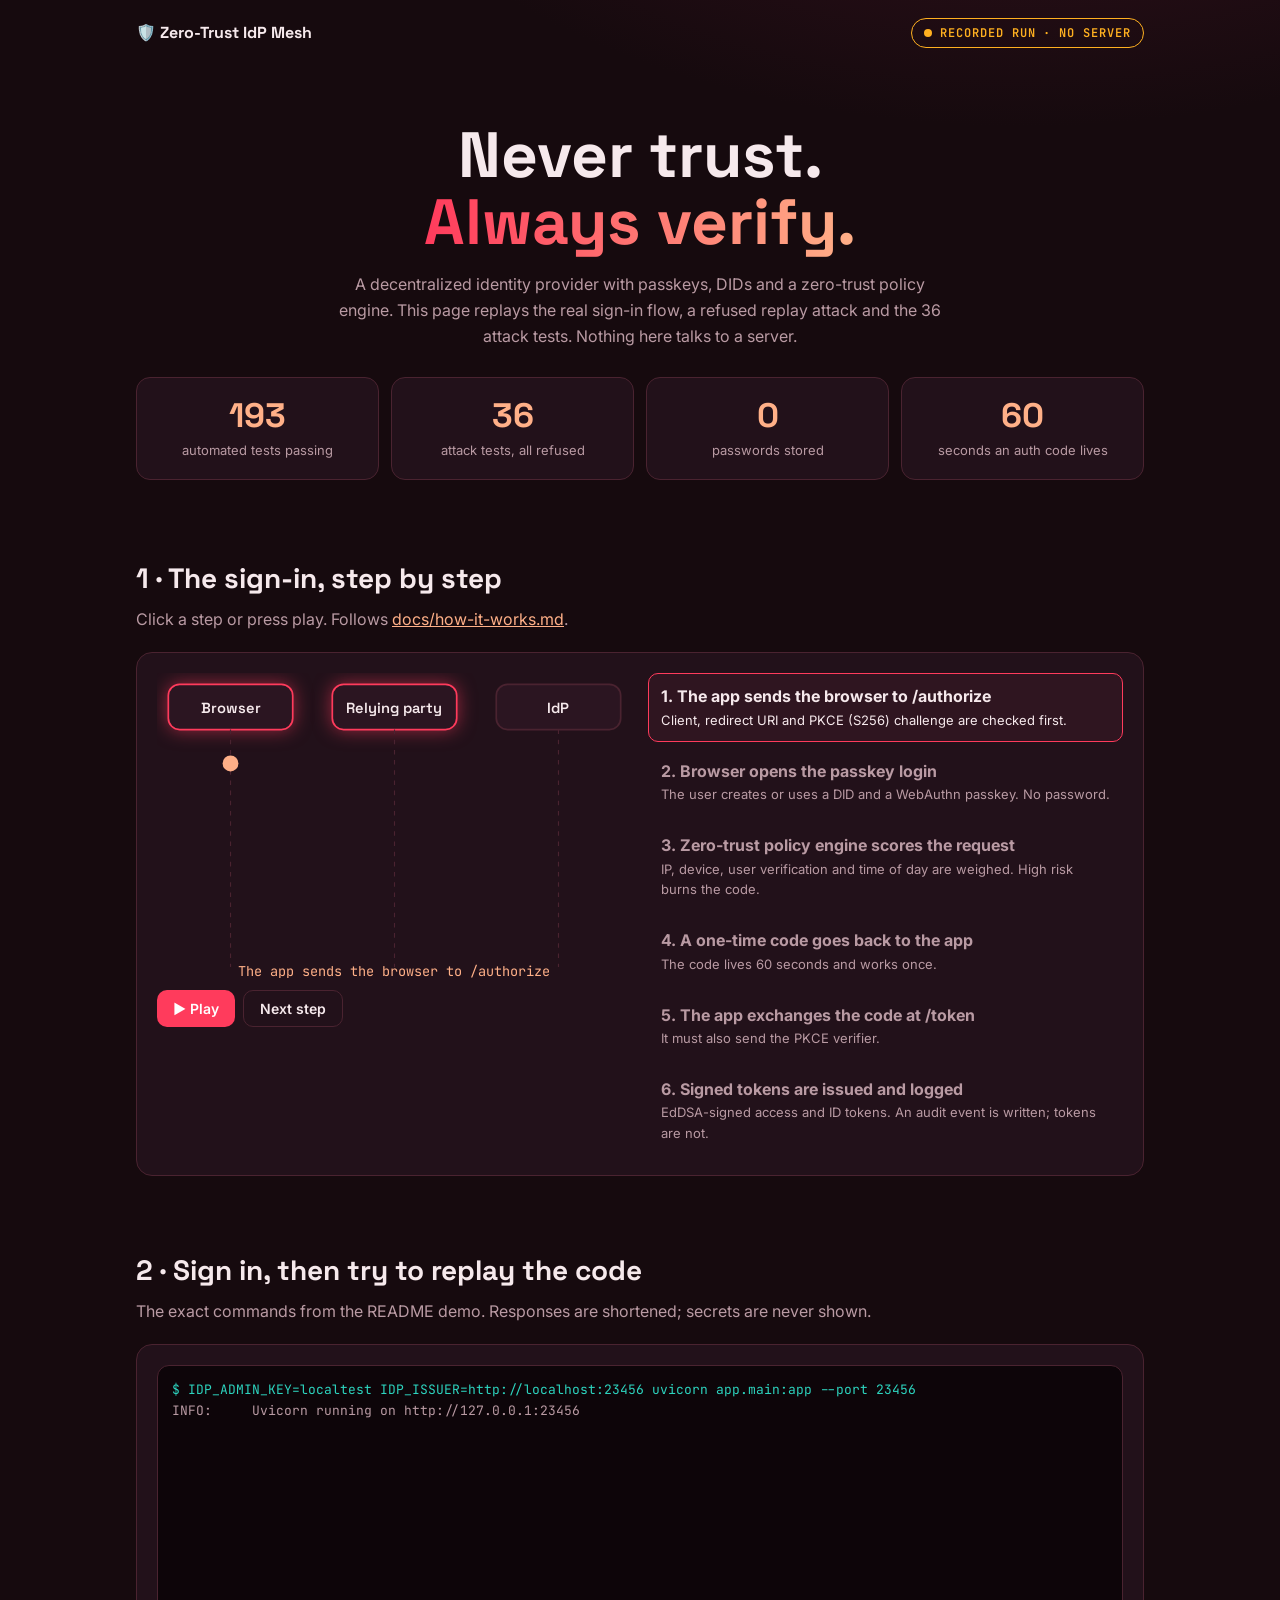
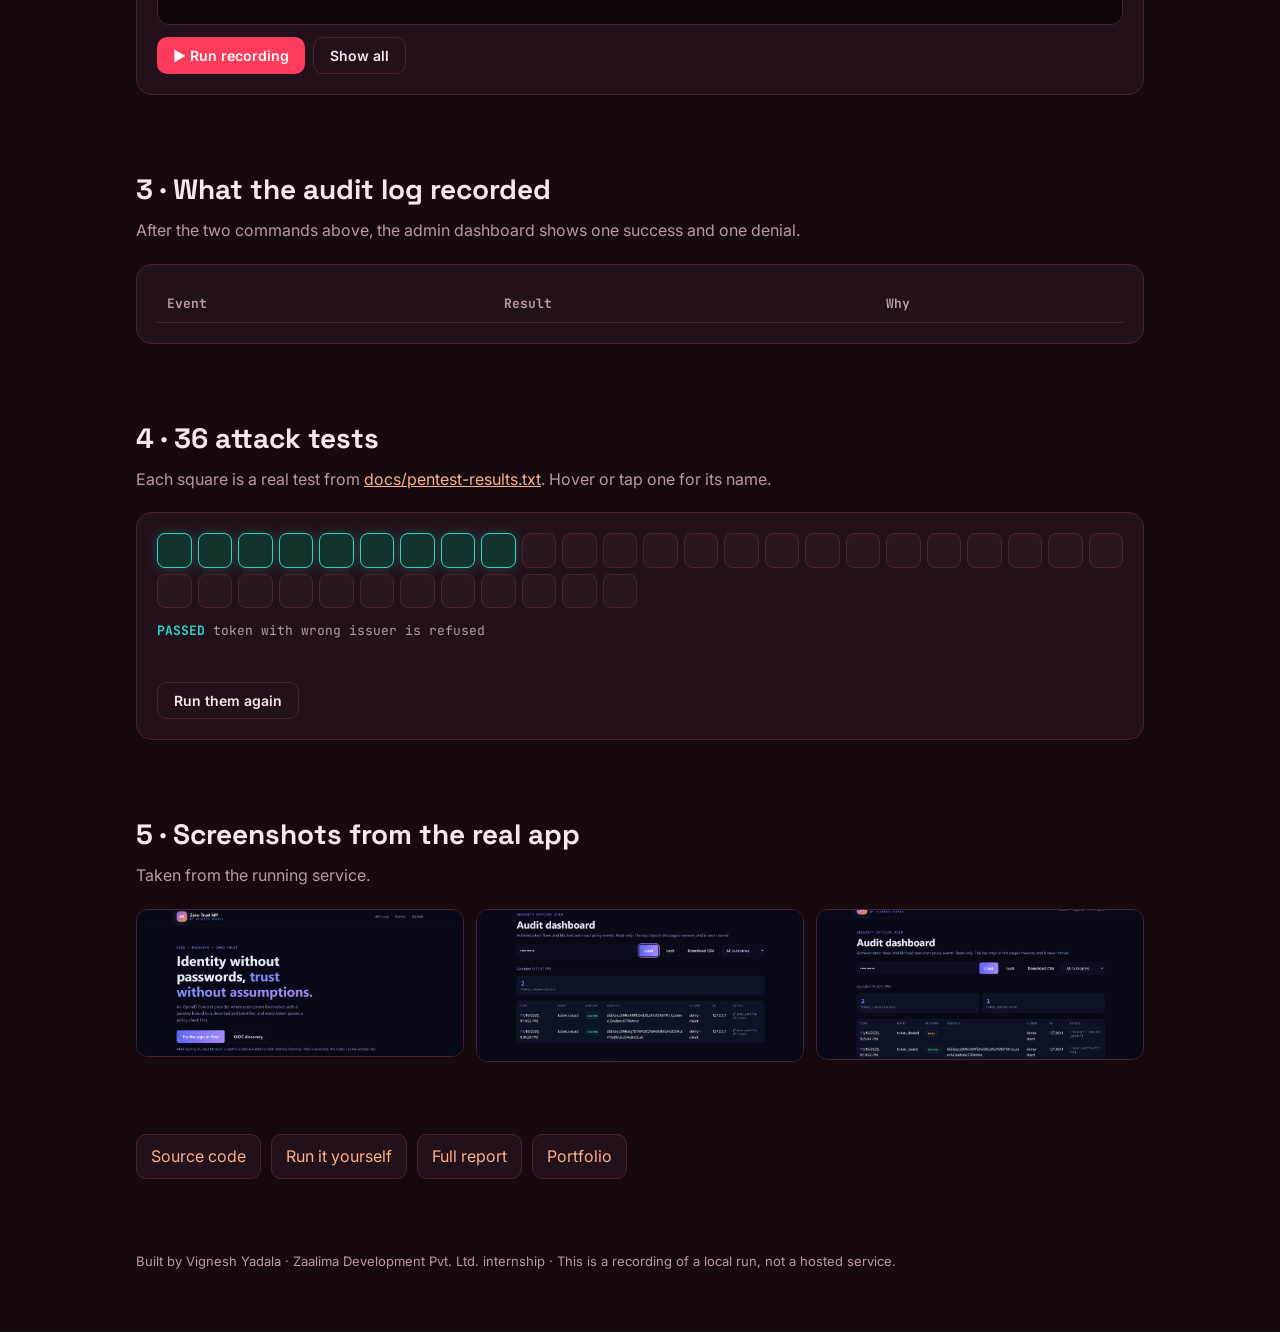
==== docs/index.html @ 4ddbb57a "docs: recorded-run demo page and live demo link" ====
<!doctype html>
<html lang="en"><head>
<meta charset="utf-8"><meta name="viewport" content="width=device-width,initial-scale=1">
<title>Zero-Trust IdP Mesh – Recorded Demo</title>
<meta name="description" content="Replay of a real sign-in, a replay attack that is refused, and 36 passing attack tests for Zero-Trust IdP Mesh.">
<link rel="preconnect" href="https://fonts.googleapis.com">
<link href="https://fonts.googleapis.com/css2?family=Inter:wght@400;600&family=JetBrains+Mono:wght@400;600&family=Space+Grotesk:wght@500;700&display=swap" rel="stylesheet">
<style>
:root{--bg:#160a0e;--card:#22111a;--line:#4a2330;--crimson:#ff3b5c;--rose:#ffb088;--amber:#ffb020;--teal:#2dd4bf;--text:#f6e9ec;--mute:#b99aa3}
*{box-sizing:border-box}html{scroll-behavior:smooth}
body{margin:0;background:radial-gradient(1200px 700px at 80% -10%,#3a1220 0,transparent 60%),var(--bg);color:var(--text);font:16px/1.6 Inter,system-ui,sans-serif}
.wrap{max-width:1040px;margin:0 auto;padding:0 16px}
h1,h2,h3{font-family:"Space Grotesk",sans-serif;margin:0}
a{color:var(--rose)}
.top{display:flex;justify-content:space-between;align-items:center;padding:18px 0;gap:12px;flex-wrap:wrap}
.badge{font:600 12px "JetBrains Mono",monospace;letter-spacing:.08em;padding:6px 12px;border:1px solid var(--amber);color:var(--amber);border-radius:99px;display:inline-flex;gap:8px;align-items:center}
.badge i{width:8px;height:8px;border-radius:50%;background:var(--amber);animation:pulse 1.6s infinite}
@keyframes pulse{0%{box-shadow:0 0 0 0 #ffb02099}100%{box-shadow:0 0 0 10px #ffb02000}}
.hero{position:relative;padding:56px 0 40px;text-align:center;overflow:hidden}
.rings{position:absolute;left:50%;top:50%;width:0;height:0;pointer-events:none}
.rings span{position:absolute;border:1px solid var(--crimson);border-radius:50%;width:120px;height:120px;margin:-60px;opacity:0;animation:ring 6s infinite}
.rings span:nth-child(2){animation-delay:2s}.rings span:nth-child(3){animation-delay:4s}
@keyframes ring{0%{transform:scale(.5);opacity:.5}100%{transform:scale(7);opacity:0}}
.hero h1{font-size:clamp(34px,7vw,64px);line-height:1.05;position:relative}
.hero h1 b{background:linear-gradient(90deg,var(--crimson),var(--rose));-webkit-background-clip:text;background-clip:text;color:transparent}
.hero p{color:var(--mute);max-width:620px;margin:16px auto;position:relative}
.stats{display:grid;grid-template-columns:repeat(auto-fit,minmax(150px,1fr));gap:12px;margin-top:28px;position:relative}
.stat{background:var(--card);border:1px solid var(--line);border-radius:14px;padding:16px}
.stat b{display:block;font:700 34px "Space Grotesk",sans-serif;color:var(--rose)}
.stat span{color:var(--mute);font-size:13px}
section{padding:36px 0}
h2{font-size:28px;margin-bottom:6px}.sub{color:var(--mute);margin:0 0 20px}
.card{background:var(--card);border:1px solid var(--line);border-radius:16px;padding:20px}
.stage{display:grid;grid-template-columns:1fr 1fr;gap:16px}
@media(max-width:760px){.stage{grid-template-columns:1fr}}
svg{width:100%;height:auto;display:block}
.node rect{fill:#2b1521;stroke:var(--line);stroke-width:1.5}.node text{fill:var(--text);font:600 13px "Space Grotesk"}
.node.on rect{stroke:var(--crimson);filter:drop-shadow(0 0 8px #ff3b5c88)}
.lane{stroke:var(--line);stroke-dasharray:4 5}
.pkt{fill:var(--rose);opacity:0}
.steps{display:flex;flex-direction:column;gap:6px}
.step{all:unset;cursor:pointer;padding:10px 12px;border-radius:10px;border:1px solid transparent;color:var(--mute);display:block}
.step:focus-visible{outline:2px solid var(--rose)}
.step.on{border-color:var(--crimson);background:#2f1520;color:var(--text)}
.step small{display:block;font-size:13px}
.ctrl{margin-top:12px;display:flex;gap:8px;flex-wrap:wrap}
button.btn{font:600 14px Inter;background:var(--crimson);color:#fff;border:0;border-radius:10px;padding:9px 16px;cursor:pointer}
button.btn.ghost{background:transparent;border:1px solid var(--line);color:var(--text)}
.term{background:#0d0509;border:1px solid var(--line);border-radius:12px;padding:14px;font:13px/1.55 "JetBrains Mono",monospace;min-height:260px;overflow:auto;white-space:pre-wrap;word-break:break-all}
.term .p{color:var(--teal)}.term .ok{color:#7ee787}.term .err{color:var(--crimson)}.term .d{color:var(--mute)}
.cursor{display:inline-block;width:8px;height:15px;background:var(--rose);vertical-align:-2px;animation:blink 1s steps(1) infinite}
@keyframes blink{50%{opacity:0}}
.wall{display:grid;grid-template-columns:repeat(auto-fill,minmax(34px,1fr));gap:6px}
.t{display:block;aspect-ratio:1;border-radius:8px;background:#2b1521;border:1px solid var(--line);position:relative;transition:.25s}
.t.pass{background:#12332e;border-color:var(--teal);box-shadow:0 0 12px #2dd4bf44}
.tip{margin-top:14px;min-height:48px;font:13px "JetBrains Mono",monospace;color:var(--mute)}
.tip b{color:var(--teal)}
table{width:100%;border-collapse:collapse;font:13px "JetBrains Mono",monospace}
th,td{padding:10px;text-align:left;border-bottom:1px solid var(--line)}th{color:var(--mute)}
.pill{padding:2px 10px;border-radius:99px;font-weight:600}.g{background:#12332e;color:var(--teal)}.r{background:#3d1220;color:var(--crimson)}
tr.new{animation:slide .5s}@keyframes slide{from{opacity:0;transform:translateX(-14px)}}
.shots{display:grid;grid-template-columns:repeat(auto-fit,minmax(240px,1fr));gap:12px}
.shots img{width:100%;border-radius:12px;border:1px solid var(--line)}
.links{display:flex;gap:10px;flex-wrap:wrap}
.links a{border:1px solid var(--line);border-radius:10px;padding:9px 14px;text-decoration:none;background:var(--card)}
footer{padding:36px 0 60px;color:var(--mute);font-size:13px}
@media(prefers-reduced-motion:reduce){*{animation:none!important;transition:none!important}}
</style></head><body>
<div class="wrap">
<div class="top"><b style="font-family:'Space Grotesk'">🛡️ Zero-Trust IdP Mesh</b><span class="badge"><i></i>RECORDED RUN · NO SERVER</span></div>
<header class="hero"><div class="rings"><span></span><span></span><span></span></div>
<h1>Never trust.<br><b>Always verify.</b></h1>
<p>A decentralized identity provider with passkeys, DIDs and a zero-trust policy engine. This page replays the real sign-in flow, a refused replay attack and the 36 attack tests. Nothing here talks to a server.</p>
<div class="stats">
<div class="stat"><b data-n="193">0</b><span>automated tests passing</span></div>
<div class="stat"><b data-n="36">0</b><span>attack tests, all refused</span></div>
<div class="stat"><b data-n="0">0</b><span>passwords stored</span></div>
<div class="stat"><b data-n="60">0</b><span>seconds an auth code lives</span></div>
</div></header>

<section id="flow"><h2>1 · The sign-in, step by step</h2><p class="sub">Click a step or press play. Follows <a href="https://github.com/Vigneshyadala/zero-trust-idp-mesh/blob/main/docs/how-it-works.md">docs/how-it-works.md</a>.</p>
<div class="card stage"><div>
<svg viewBox="0 0 420 270" role="img" aria-label="Sequence between browser, relying party and identity provider">
<g class="node" id="nB"><rect x="10" y="10" width="110" height="40" rx="10"/><text x="65" y="35" text-anchor="middle">Browser</text></g>
<g class="node" id="nR"><rect x="155" y="10" width="110" height="40" rx="10"/><text x="210" y="35" text-anchor="middle">Relying party</text></g>
<g class="node" id="nI"><rect x="300" y="10" width="110" height="40" rx="10"/><text x="355" y="35" text-anchor="middle">IdP</text></g>
<line class="lane" x1="65" y1="50" x2="65" y2="260"/><line class="lane" x1="210" y1="50" x2="210" y2="260"/><line class="lane" x1="355" y1="50" x2="355" y2="260"/>
<circle id="pkt" class="pkt" r="7" cx="65" cy="80"/>
<text id="cap" x="210" y="268" text-anchor="middle" fill="#ffb088" font-size="12" font-family="JetBrains Mono"></text>
</svg>
<div class="ctrl"><button class="btn" id="play">▶ Play</button><button class="btn ghost" id="next">Next step</button></div>
</div><div class="steps" id="steps"></div></div></section>

<section id="term"><h2>2 · Sign in, then try to replay the code</h2><p class="sub">The exact commands from the README demo. Responses are shortened; secrets are never shown.</p>
<div class="card"><div class="term" id="tty" aria-live="polite"></div>
<div class="ctrl"><button class="btn" id="run">▶ Run recording</button><button class="btn ghost" id="skip">Show all</button></div></div></section>

<section id="audit"><h2>3 · What the audit log recorded</h2><p class="sub">After the two commands above, the admin dashboard shows one success and one denial.</p>
<div class="card"><table><thead><tr><th>Event</th><th>Result</th><th>Why</th></tr></thead><tbody id="rows"></tbody></table></div></section>

<section id="pen"><h2>4 · 36 attack tests</h2><p class="sub">Each square is a real test from <a href="https://github.com/Vigneshyadala/zero-trust-idp-mesh/blob/main/docs/pentest-results.txt">docs/pentest-results.txt</a>. Hover or tap one for its name.</p>
<div class="card"><div class="wall" id="wall"></div><div class="tip" id="tip">Waiting…</div>
<div class="ctrl"><button class="btn ghost" id="again">Run them again</button></div></div></section>

<section><h2>5 · Screenshots from the real app</h2><p class="sub">Taken from the running service.</p>
<div class="shots"><img src="screenshots/home.png" alt="Landing page" loading="lazy"><img src="screenshots/admin-success.png" alt="Admin dashboard, tokens issued" loading="lazy"><img src="screenshots/admin-denied.png" alt="Admin dashboard, replay denied" loading="lazy"></div></section>

<section class="links"><a href="https://github.com/Vigneshyadala/zero-trust-idp-mesh">Source code</a><a href="https://github.com/Vigneshyadala/zero-trust-idp-mesh#-quick-start">Run it yourself</a><a href="https://github.com/Vigneshyadala/zero-trust-idp-mesh/blob/main/docs/report/full-report.md">Full report</a><a href="https://vigneshyadala.github.io/portfolio/">Portfolio</a></section>
<footer>Built by Vignesh Yadala · Zaalima Development Pvt. Ltd. internship · This is a recording of a local run, not a hosted service.</footer>
</div>
<script>
const TESTS=["replay_of_authorization_code_is_refused", "replay_of_revoked_token_is_refused", "expired_token_is_refused", "unsigned_alg_none_token_is_refused", "algorithm_confusion_hs256_with_public_key_is_refused", "token_signed_with_attacker_key_is_refused", "tampered_payload_is_refused", "token_for_another_audience_is_refused", "token_with_wrong_issuer_is_refused", "authorization_without_pkce_is_refused", "pkce_downgrade_to_plain_is_refused", "unregistered_redirect_uri_gets_no_redirect", "stolen_code_with_wrong_verifier_is_refused", "failed_guess_burns_the_code_for_the_real_owner_too", "missing_code_verifier_is_refused", "code_cannot_be_redeemed_for_a_different_redirect_uri", "unknown_client_is_refused", "token_responses_forbid_caching", "introspection_refuses_callers_without_the_key", "introspection_refuses_alg_none_token", "introspection_refuses_algorithm_confusion_token", "introspection_refuses_token_signed_with_attacker_key", "introspection_refuses_tampered_payload", "introspection_refuses_wrong_issuer", "id_token_cannot_be_introspected_as_an_access_token", "inactive_answers_do_not_reveal_why", "introspection_key_guessing_is_rate_limited", "authorization_code_brute_forcing_hits_the_rate_limit", "rate_limited_request_does_not_consume_a_valid_code", "login_with_forged_signature_is_refused", "assertion_of_the_wrong_ceremony_type_is_refused", "login_without_user_verification_is_refused_when_required", "registration_ceremony_cannot_be_used_to_log_in", "login_ceremony_cannot_be_used_to_register", "one_authorization_request_yields_at_most_one_code", "strict_policy_blocks_a_passkey_login_without_user_verification"];
const reduce=matchMedia('(prefers-reduced-motion: reduce)').matches;
const $=id=>document.getElementById(id), sleep=ms=>new Promise(r=>setTimeout(r,reduce?0:ms));
// count-up
document.querySelectorAll('[data-n]').forEach(e=>{const n=+e.dataset.n;if(reduce||!n){e.textContent=n;return}let i=0;const t=setInterval(()=>{i+=Math.max(1,Math.ceil(n/40));if(i>=n){i=n;clearInterval(t)}e.textContent=i},30)});
// flow
const X={B:65,R:210,I:355};
const FLOW=[
 ["R","B","The app sends the browser to /authorize","Client, redirect URI and PKCE (S256) challenge are checked first."],
 ["B","I","Browser opens the passkey login","The user creates or uses a DID and a WebAuthn passkey. No password."],
 ["I","I","Zero-trust policy engine scores the request","IP, device, user verification and time of day are weighed. High risk burns the code."],
 ["I","R","A one-time code goes back to the app","The code lives 60 seconds and works once."],
 ["R","I","The app exchanges the code at /token","It must also send the PKCE verifier."],
 ["I","R","Signed tokens are issued and logged","EdDSA-signed access and ID tokens. An audit event is written; tokens are not."]];
let cur=-1,busy=false;
const stepsEl=$('steps');
FLOW.forEach((s,i)=>{const b=document.createElement('button');b.className='step';b.innerHTML=`<b>${i+1}. ${s[2]}</b><small>${s[3]}</small>`;b.onclick=()=>show(i);stepsEl.appendChild(b)});
async function show(i){
 cur=i;[...stepsEl.children].forEach((c,k)=>c.classList.toggle('on',k===i));
 const [a,b]=FLOW[i];['B','R','I'].forEach(k=>$('n'+k).classList.toggle('on',k===a||k===b));
 const y=80+i*32,p=$('pkt');$('cap').textContent=FLOW[i][2].slice(0,52);
 p.setAttribute('cy',y);p.setAttribute('cx',X[a]);p.style.opacity=1;
 if(reduce){p.setAttribute('cx',X[b]);return}
 const t0=performance.now(),d=700;
 await new Promise(res=>{(function f(t){const k=Math.min(1,(t-t0)/d);p.setAttribute('cx',X[a]+(X[b]-X[a])*k);k<1?requestAnimationFrame(f):res()})(t0)});
}
$('next').onclick=()=>show((cur+1)%FLOW.length);
$('play').onclick=async()=>{if(busy)return;busy=true;for(let i=0;i<FLOW.length;i++){await show(i);await sleep(900)}busy=false};
show(0);
// terminal
const SCRIPT=[
 ["p","$ IDP_ADMIN_KEY=localtest IDP_ISSUER=http://localhost:23456 uvicorn app.main:app --port 23456"],
 ["d","INFO:     Uvicorn running on http://127.0.0.1:23456"],
 ["d","# browser: open /authorize, create identity, register passkey, sign in"],
 ["d","# browser lands on localhost:8080/callback?code=…&state=abc"],
 ["p","$ curl -s -X POST http://localhost:23456/token -d grant_type=authorization_code -d code=<code> -d redirect_uri=http://localhost:8080/callback -d client_id=demo-client -d code_verifier=<verifier>"],
 ["ok",'{"access_token":"eyJ…","id_token":"eyJ…","token_type":"Bearer","expires_in":3600}'],
 ["p","$ # replay: the very same command again"],
 ["err",'{"error":"invalid_grant", …}   ← an authorization code works only once'],
 ["d","# open /admin with the key, press Load: one token_issued, one token_denied"]];
const tty=$('tty');let gen=0,started=false;
function line(c,t){const d=document.createElement('div');d.className=c;d.textContent=t;tty.appendChild(d);tty.scrollTop=1e9;return d}
async function runTerm(fast){
 const my=++gen;started=true;tty.textContent='';$('rows').textContent='';
 for(const [c,t] of SCRIPT){
  if(my!==gen)return;
  const d=line(c,'');
  if(c==='p'&&!fast&&!reduce){for(const ch of t){if(my!==gen)return;d.textContent+=ch;if(Math.random()<.35)await sleep(8)}}else d.textContent=t;
  if(!fast)await sleep(c==='p'?350:550);
  if(t.startsWith('{"access'))addRow('token_issued','success','valid code and verifier');
  if(t.startsWith('{"error"'))addRow('token_denied','error','code already used (replay)');
 }
 }
function addRow(e,r,w){const tr=document.createElement('tr');tr.className='new';tr.innerHTML=`<td>${e}</td><td><span class="pill ${r==='success'?'g':'r'}">${r}</span></td><td>${w}</td>`;$('rows').appendChild(tr)}
$('run').onclick=()=>runTerm(false);$('skip').onclick=()=>runTerm(true);
// pen tests
const wall=$('wall'),tip=$('tip');
TESTS.forEach((n,i)=>{const d=document.createElement('button');d.className='t';d.tabIndex=0;d.setAttribute('aria-label',n);
 const show=()=>{tip.innerHTML=`<b>PASSED</b> ${n.replace(/_/g,' ')}`};d.onmouseenter=show;d.onfocus=show;d.onclick=show;wall.appendChild(d)});
async function runWall(){const ts=[...wall.children];ts.forEach(t=>t.classList.remove('pass'));
 for(let i=0;i<ts.length;i++){ts[i].classList.add('pass');tip.innerHTML=`<b>PASSED</b> ${TESTS[i].replace(/_/g,' ')}`;await sleep(70)}
 tip.innerHTML=`<b>36 passed</b> · every attack was refused`}
$('again').onclick=runWall;
const io=new IntersectionObserver(es=>es.forEach(e=>{if(e.isIntersecting){io.unobserve(e.target);if(e.target.id==='pen')runWall();if(e.target.id==='term'&&!started)runTerm(false)}}),{threshold:.35});
io.observe($('pen'));io.observe($('term'));
</script></body></html>
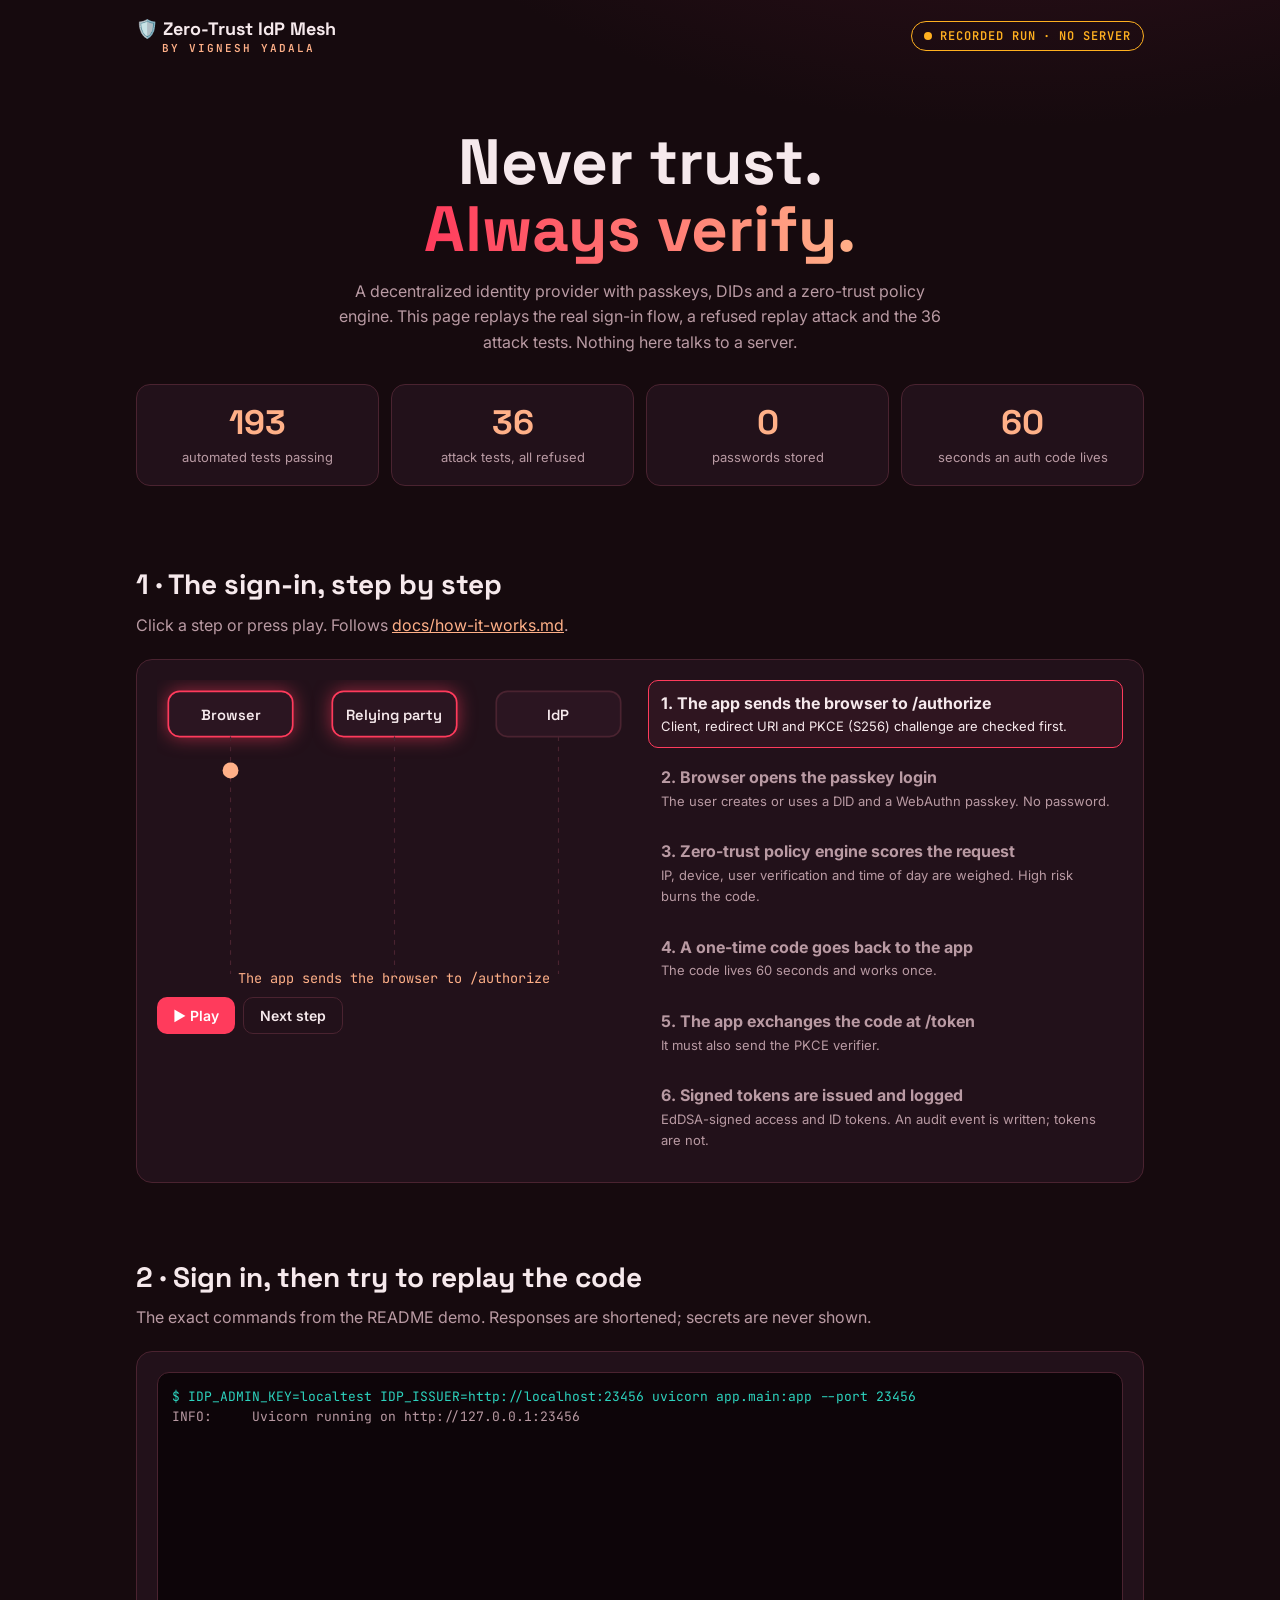
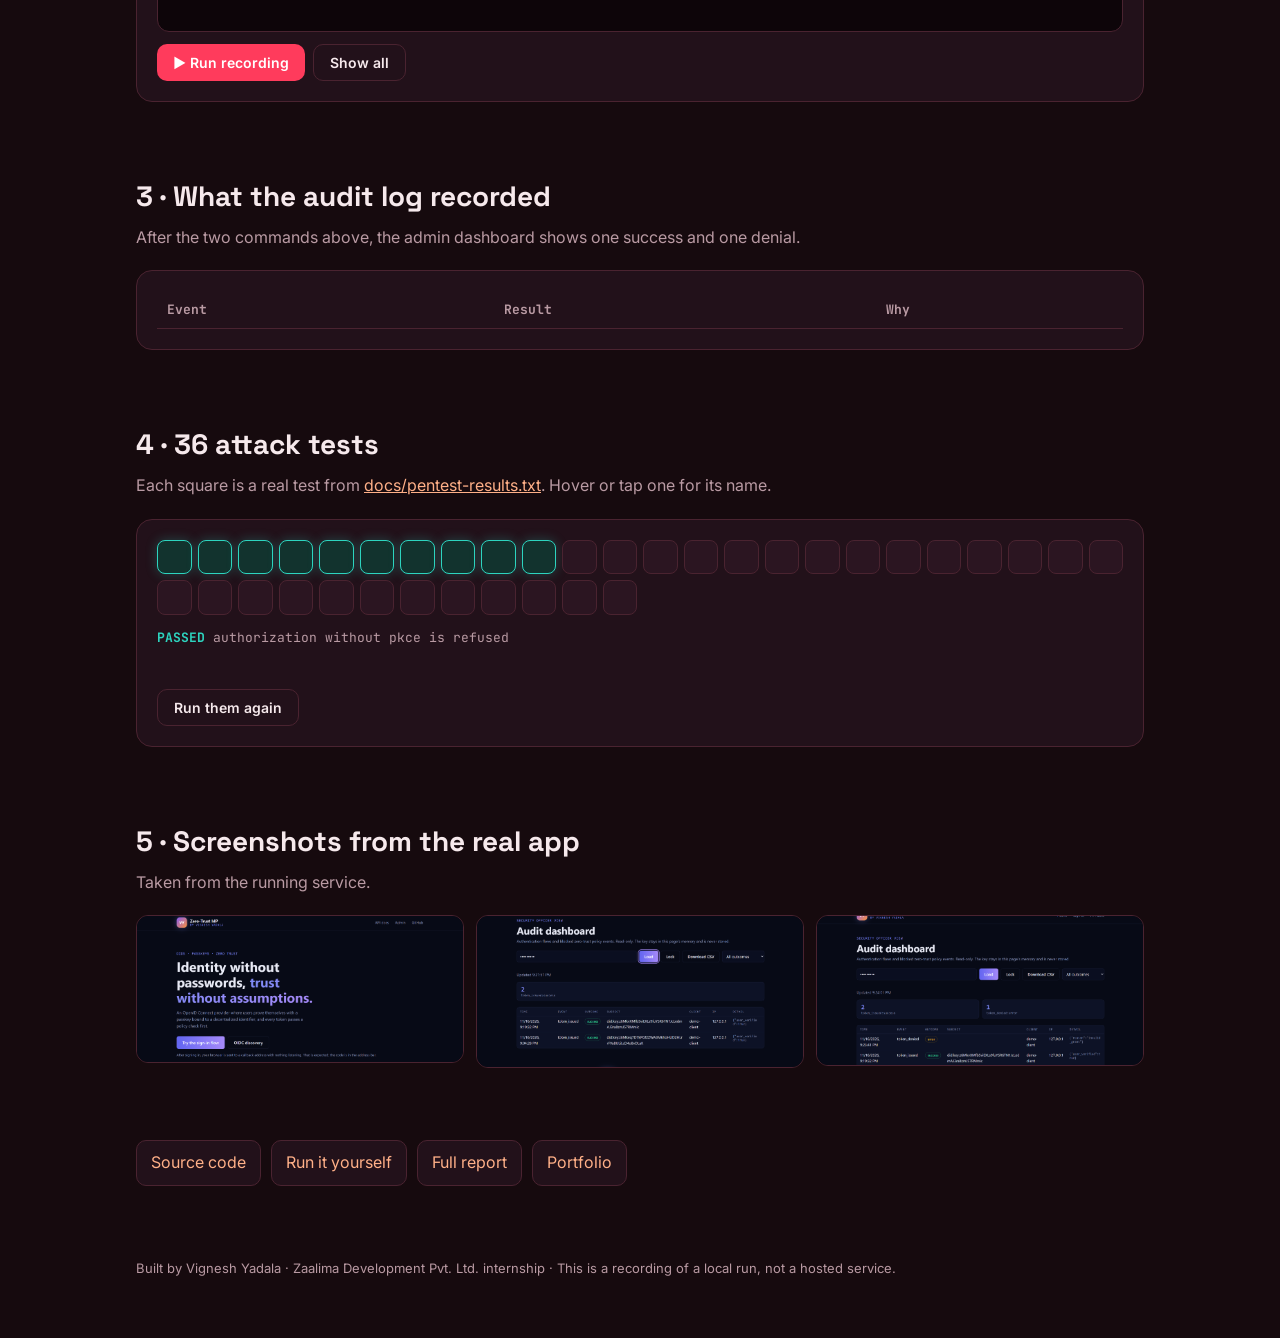
==== commit 12b4688c: "docs: add developer byline to the demo page" ====
--- a/docs/index.html
+++ b/docs/index.html
@@ -13,6 +13,7 @@
 h1,h2,h3{font-family:"Space Grotesk",sans-serif;margin:0}
 a{color:var(--rose)}
 .top{display:flex;justify-content:space-between;align-items:center;padding:18px 0;gap:12px;flex-wrap:wrap}
+.brand{display:flex;flex-direction:column;line-height:1.25}.brand b{font-family:'Space Grotesk',sans-serif;font-size:18px}.by{font:600 11px 'JetBrains Mono',monospace;letter-spacing:.18em;color:var(--rose);text-decoration:none;margin-left:26px}.by:hover{color:var(--crimson)}
 .badge{font:600 12px "JetBrains Mono",monospace;letter-spacing:.08em;padding:6px 12px;border:1px solid var(--amber);color:var(--amber);border-radius:99px;display:inline-flex;gap:8px;align-items:center}
 .badge i{width:8px;height:8px;border-radius:50%;background:var(--amber);animation:pulse 1.6s infinite}
 @keyframes pulse{0%{box-shadow:0 0 0 0 #ffb02099}100%{box-shadow:0 0 0 10px #ffb02000}}
@@ -67,7 +68,7 @@
 @media(prefers-reduced-motion:reduce){*{animation:none!important;transition:none!important}}
 </style></head><body>
 <div class="wrap">
-<div class="top"><b style="font-family:'Space Grotesk'">🛡️ Zero-Trust IdP Mesh</b><span class="badge"><i></i>RECORDED RUN · NO SERVER</span></div>
+<div class="top"><div class="brand"><b>🛡️ Zero-Trust IdP Mesh</b><a href="https://vigneshyadala.github.io/portfolio/" class="by">BY VIGNESH YADALA</a></div><span class="badge"><i></i>RECORDED RUN · NO SERVER</span></div>
 <header class="hero"><div class="rings"><span></span><span></span><span></span></div>
 <h1>Never trust.<br><b>Always verify.</b></h1>
 <p>A decentralized identity provider with passkeys, DIDs and a zero-trust policy engine. This page replays the real sign-in flow, a refused replay attack and the 36 attack tests. Nothing here talks to a server.</p>
